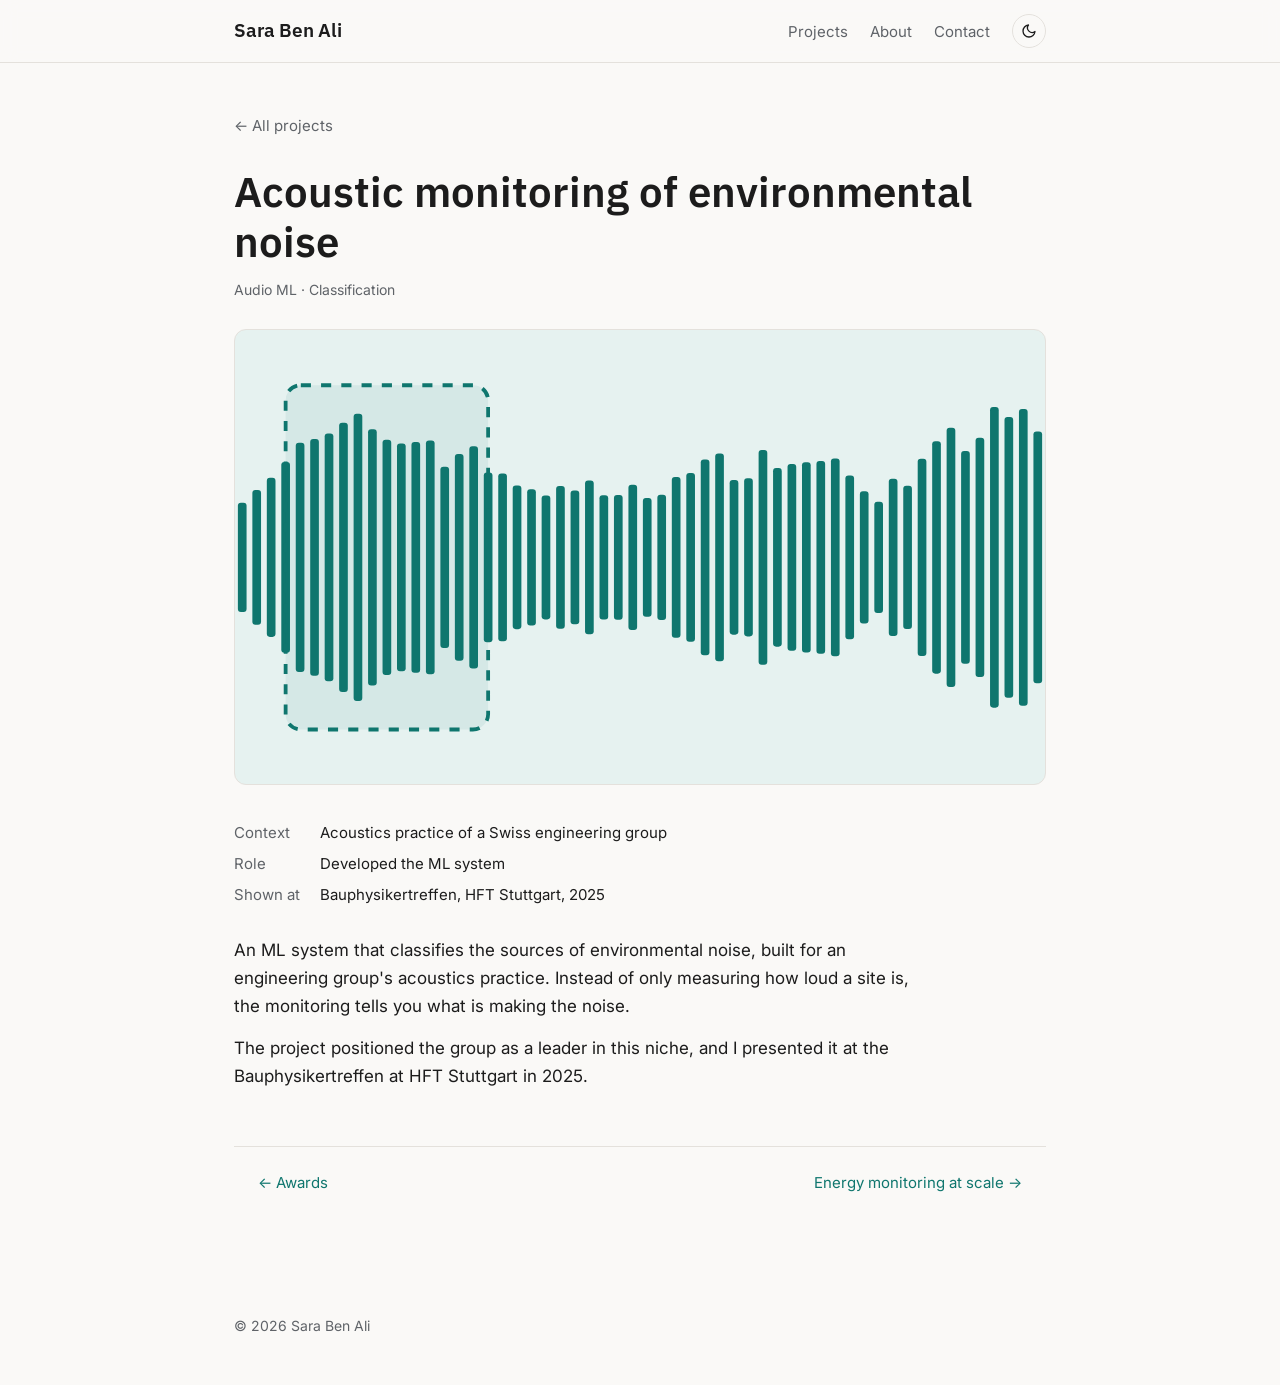
==== projects/acoustic-monitoring.html @ 7b26f464 "Animated project cards linking to project detail pages Co-Authored-By: Claude Opus 5.5 <noreply@anth" ====
<!DOCTYPE html>
<html lang="en">
<head>
  <meta charset="utf-8">
  <meta name="viewport" content="width=device-width, initial-scale=1">
  <title>Acoustic monitoring of environmental noise · Sara Ben Ali</title>
  <link rel="preconnect" href="https://fonts.googleapis.com">
  <link rel="preconnect" href="https://fonts.gstatic.com" crossorigin>
  <link href="https://fonts.googleapis.com/css2?family=IBM+Plex+Sans:wght@400;500;600&family=Inter:wght@400;500;600&display=swap" rel="stylesheet">
  <link rel="stylesheet" href="../assets/site.css">
  <script src="../assets/site.js"></script>
  <script src="../assets/viz.js" defer></script>
</head>
<body>

<header>
  <nav>
    <a class="name" id="navName" href="../">Sara Ben Ali</a>
    <div class="right">
      <ul>
        <li><a href="../#projects">Projects</a></li>
        <li><a href="../#about">About</a></li>
        <li><a href="../#contact">Contact</a></li>
      </ul>
      <button class="theme-toggle" id="themeToggle" aria-label="Toggle light/dark mode">
        <svg class="moon" viewBox="0 0 24 24" fill="none" stroke="currentColor" stroke-width="2" stroke-linecap="round" stroke-linejoin="round"><path d="M21 12.8A9 9 0 1 1 11.2 3a7 7 0 0 0 9.8 9.8z"/></svg>
        <svg class="sun" viewBox="0 0 24 24" fill="none" stroke="currentColor" stroke-width="2" stroke-linecap="round" stroke-linejoin="round"><circle cx="12" cy="12" r="4"/><path d="M12 2v2M12 20v2M4.9 4.9l1.4 1.4M17.7 17.7l1.4 1.4M2 12h2M20 12h2M4.9 19.1l1.4-1.4M17.7 6.3l1.4-1.4"/></svg>
      </button>
    </div>
  </nav>
</header>

<main>
  <article class="project-page">
    <a class="back" href="../#projects">← All projects</a>
    <h1>Acoustic monitoring of environmental noise</h1>
    <p class="tags">Audio ML · Classification</p>
    <div class="viz" data-viz="acoustic"></div>
    <dl class="facts">
      <dt>Context</dt><dd>Acoustics practice of a Swiss engineering group</dd>
      <dt>Role</dt><dd>Developed the ML system</dd>
      <dt>Shown at</dt><dd>Bauphysikertreffen, HFT Stuttgart, 2025</dd>
    </dl>

    <p>An ML system that classifies the sources of environmental noise, built for an engineering group's acoustics practice. Instead of only measuring how loud a site is, the monitoring tells you what is making the noise.</p>
    <p>The project positioned the group as a leader in this niche, and I presented it at the Bauphysikertreffen at HFT Stuttgart in 2025.</p>
    <!-- Add: the problem in practice, data collection, model approach, what changed for the acoustics team. -->
    <nav class="next">
      <a href="awards.html">← Awards</a>
      <a href="energy-monitoring.html">Energy monitoring at scale →</a>
    </nav>
  </article>
</main>

<footer>© <span id="y"></span> Sara Ben Ali</footer>
</body>
</html>
---- assets/site.css ----
/* Light theme (default). Change --accent to recolour the whole site. */
:root {
  --bg: #faf9f7;
  --fg: #1c1c1c;
  --muted: #5f6368;
  --line: #e4e1dc;
  --card: #ffffff;
  --accent: #0f766e;        /* deep teal */
  --accent-soft: #e6f2f0;
  --maxw: 860px;
  --font-head: "IBM Plex Sans", system-ui, sans-serif;
  --font-body: Inter, system-ui, sans-serif;
  --font-tag: var(--font-body);
  --head-weight: 600;
  color-scheme: light;
}
/* Dark theme: used when the visitor's system is dark (unless they toggled to light),
   or when they toggled to dark. */
@media (prefers-color-scheme: dark) {
  :root:not([data-theme="light"]) {
    --bg: #121414;
    --fg: #ececec;
    --muted: #a0a6a6;
    --line: #2a2e2e;
    --card: #1a1d1d;
    --accent: #5eead4;
    --accent-soft: #15302d;
    color-scheme: dark;
  }
}
:root[data-theme="dark"] {
  --bg: #121414;
  --fg: #ececec;
  --muted: #a0a6a6;
  --line: #2a2e2e;
  --card: #1a1d1d;
  --accent: #5eead4;
  --accent-soft: #15302d;
  color-scheme: dark;
}
body { transition: background .2s, color .2s; }
* { box-sizing: border-box; margin: 0; padding: 0; }
html { scroll-behavior: smooth; }
body {
  font-family: var(--font-body);
  background: var(--bg);
  color: var(--fg);
  line-height: 1.65;
  font-size: 17px;
}
a { color: var(--accent); text-decoration: none; }
a:hover { text-decoration: underline; }

header {
  position: sticky; top: 0; z-index: 10;
  background: color-mix(in srgb, var(--bg) 88%, transparent);
  backdrop-filter: blur(8px);
  border-bottom: 1px solid var(--line);
}
nav {
  max-width: var(--maxw); margin: 0 auto;
  display: flex; justify-content: space-between; align-items: center;
  padding: 14px 24px;
}
nav .name {
  font-family: var(--font-head); font-weight: var(--head-weight); font-size: 19px; color: var(--fg);
  opacity: 0; transform: translateY(4px); pointer-events: none;
  transition: opacity .25s, transform .25s;
}
nav .name.show { opacity: 1; transform: none; pointer-events: auto; }
nav .name:hover { text-decoration: none; }
nav ul { list-style: none; display: flex; gap: 22px; }
nav ul a { color: var(--muted); font-size: 15px; }
nav ul a:hover { color: var(--accent); text-decoration: none; }
nav .right { display: flex; align-items: center; gap: 22px; }
.theme-toggle {
  width: 34px; height: 34px; border-radius: 50%;
  border: 1px solid var(--line); background: transparent; color: var(--fg);
  cursor: pointer; display: grid; place-items: center;
}
.theme-toggle:hover { border-color: var(--accent); color: var(--accent); }
.theme-toggle svg { width: 16px; height: 16px; }
.theme-toggle .sun { display: none; }
:root[data-active="dark"] .theme-toggle .sun { display: block; }
:root[data-active="dark"] .theme-toggle .moon { display: none; }

main { max-width: var(--maxw); margin: 0 auto; padding: 0 24px; }
section { padding: 72px 0; border-bottom: 1px solid var(--line); }
section:last-of-type { border-bottom: none; }

h1, h2, h3 { font-family: var(--font-head); font-weight: var(--head-weight); line-height: 1.2; }
.card .meta { font-family: var(--font-tag); }
h1 { font-size: clamp(38px, 6vw, 56px); margin-bottom: 18px; }
h2 { font-size: 30px; margin-bottom: 24px; }
h3 { font-size: 20px; margin-bottom: 6px; }

.hero { padding-top: 96px; }
.hero .lead { font-size: 20px; color: var(--muted); max-width: 620px; }
.hero h1 .dot { color: var(--accent); }
h2::after {
  content: ""; display: block; width: 36px; height: 3px;
  background: var(--accent); border-radius: 2px; margin-top: 10px;
}

.about p { max-width: 680px; margin-bottom: 16px; }

/* Project tabs */
.tabs { display: flex; flex-wrap: wrap; gap: 8px; margin-bottom: 28px; }
.tabs button {
  font: inherit; font-size: 15px; cursor: pointer;
  padding: 8px 16px; border-radius: 999px;
  border: 1px solid var(--line); background: transparent; color: var(--muted);
}
.tabs button:hover { border-color: var(--accent); color: var(--accent); }
.tabs button[aria-selected="true"] { background: var(--accent); color: var(--bg); border-color: var(--accent); }
.panel { display: none; }
.panel.active { display: grid; gap: 16px; grid-template-columns: repeat(auto-fill, minmax(250px, 1fr)); }
/* Project cards: animation on top, title + tags below, whole card links to a detail page */
.card {
  background: var(--card); border: 1px solid var(--line); border-radius: 12px;
  display: flex; flex-direction: column; overflow: hidden;
  color: var(--fg);
  transition: border-color .2s, transform .2s, box-shadow .2s;
}
a.card:hover { text-decoration: none; }
.card:hover { border-color: var(--accent); transform: translateY(-3px);
  box-shadow: 0 10px 28px -14px color-mix(in srgb, var(--accent) 45%, transparent); }
.card:focus-visible { outline: 2px solid var(--accent); outline-offset: 3px; }
.card .viz { border-bottom: 1px solid var(--line); }
.card .card-body { padding: 16px 20px 18px; display: flex; flex-direction: column; flex: 1; }
.card h3 { font-size: 18px; flex: 1; }
.card p { color: var(--muted); font-size: 15px; flex: 1; }
.card .meta { font-size: 13px; color: var(--muted); margin-top: 12px; display: flex; justify-content: space-between; gap: 14px; }
.card .arrow { color: var(--accent); transition: transform .2s; }
.card:hover .arrow { transform: translateX(4px); }

/* Animated visuals (drawn by assets/viz.js) */
.viz { aspect-ratio: 16 / 9; color: var(--accent); background: var(--accent-soft); position: relative; }
.viz svg { display: block; width: 100%; height: 100%; }
.viz .dim { stroke: var(--muted); opacity: .35; }
.viz .dimfill { fill: var(--muted); opacity: .28; }
.card .viz svg { opacity: .9; transition: opacity .2s; }
.card:hover .viz svg { opacity: 1; }
@media (prefers-reduced-motion: reduce) {
  .viz *, .viz *::before { animation: none !important; }
}

/* Project detail pages */
.project-page { padding: 48px 0 72px; }
.back { display: inline-block; font-size: 15px; color: var(--muted); margin-bottom: 28px; }
.back:hover { color: var(--accent); text-decoration: none; }
.project-page h1 { font-size: clamp(30px, 4.5vw, 42px); margin-bottom: 10px; }
.project-page .tags { color: var(--muted); font-size: 14px; margin-bottom: 28px; }
.project-page .viz { border-radius: 12px; border: 1px solid var(--line); overflow: hidden; margin-bottom: 36px; }
.project-page h2 { font-size: 22px; margin: 36px 0 12px; }
.project-page h2::after { display: none; }
.project-page p, .project-page li { max-width: 680px; }
.project-page p { margin-bottom: 14px; }
.project-page ul { padding-left: 20px; margin-bottom: 14px; }
.project-page li { margin-bottom: 6px; }
.facts { display: grid; grid-template-columns: max-content 1fr; gap: 6px 20px; font-size: 15px; margin-bottom: 28px; }
.facts dt { color: var(--muted); }
.next { display: flex; justify-content: space-between; gap: 16px; margin-top: 56px; padding-top: 24px; border-top: 1px solid var(--line); font-size: 15px; }

.contact ul { list-style: none; display: grid; gap: 10px; }
.contact li { display: flex; gap: 12px; }
.contact li span { width: 90px; color: var(--muted); }

footer {
  max-width: var(--maxw); margin: 0 auto; padding: 32px 24px 48px;
  color: var(--muted); font-size: 14px;
}

@media (max-width: 600px) {
  nav ul { gap: 14px; }
  nav ul a { font-size: 14px; }
  section { padding: 56px 0; }
}
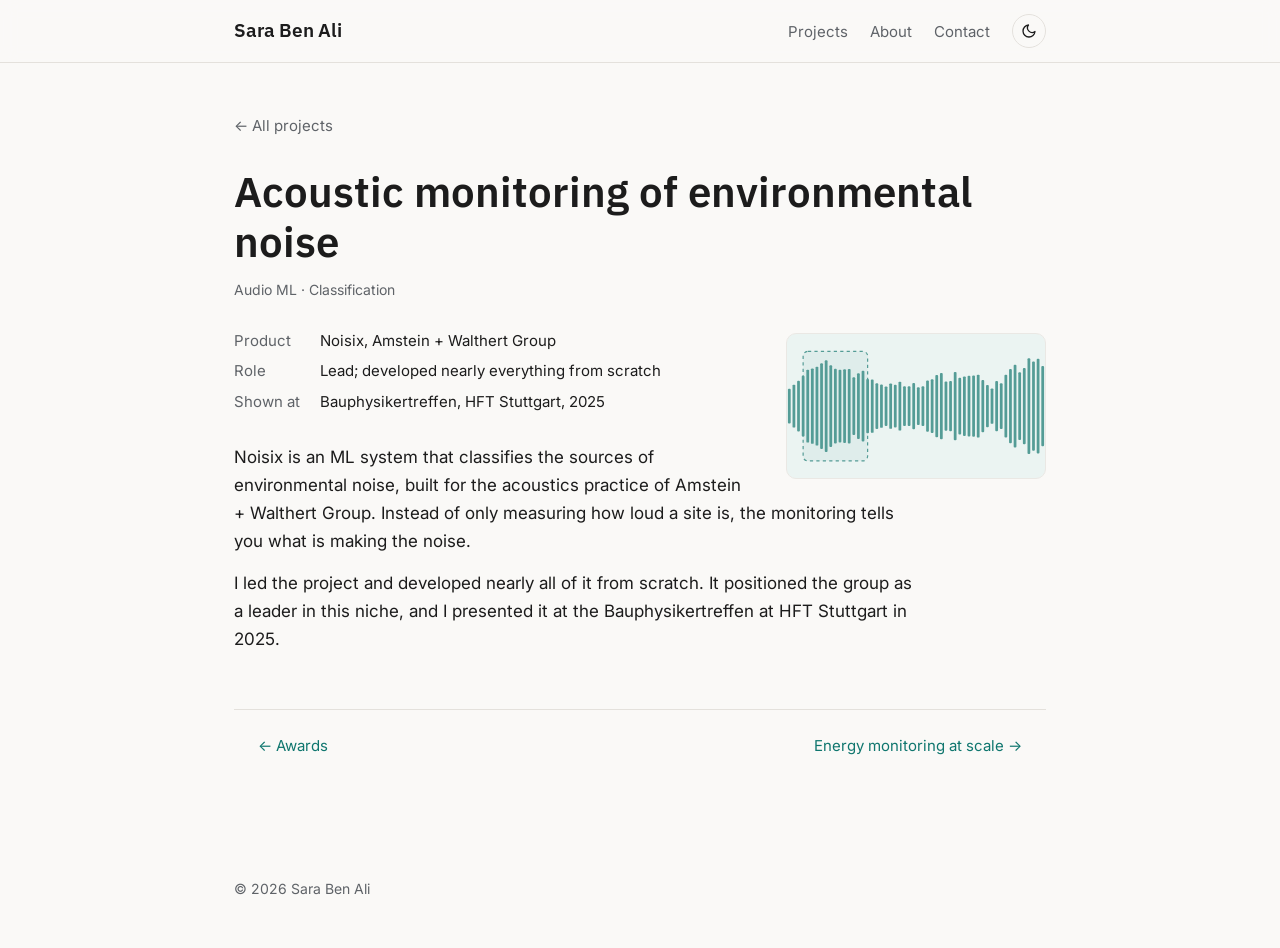
==== commit 04555915: "Hero: signals -> data; name Noisix and role on acoustic monitoring page Co-Authored-By: Claude Opus " ====
--- a/projects/acoustic-monitoring.html
+++ b/projects/acoustic-monitoring.html
@@ -37,13 +37,13 @@
     <p class="tags">Audio ML · Classification</p>
     <div class="viz" data-viz="acoustic"></div>
     <dl class="facts">
-      <dt>Context</dt><dd>Acoustics practice of a Swiss engineering group</dd>
-      <dt>Role</dt><dd>Developed the ML system</dd>
+      <dt>Product</dt><dd>Noisix, Amstein + Walthert Group</dd>
+      <dt>Role</dt><dd>Lead; developed nearly everything from scratch</dd>
       <dt>Shown at</dt><dd>Bauphysikertreffen, HFT Stuttgart, 2025</dd>
     </dl>
 
-    <p>An ML system that classifies the sources of environmental noise, built for an engineering group's acoustics practice. Instead of only measuring how loud a site is, the monitoring tells you what is making the noise.</p>
-    <p>The project positioned the group as a leader in this niche, and I presented it at the Bauphysikertreffen at HFT Stuttgart in 2025.</p>
+    <p>Noisix is an ML system that classifies the sources of environmental noise, built for the acoustics practice of Amstein + Walthert Group. Instead of only measuring how loud a site is, the monitoring tells you what is making the noise.</p>
+    <p>I led the project and developed nearly all of it from scratch. It positioned the group as a leader in this niche, and I presented it at the Bauphysikertreffen at HFT Stuttgart in 2025.</p>
     <!-- Add: the problem in practice, data collection, model approach, what changed for the acoustics team. -->
     <nav class="next">
       <a href="awards.html">← Awards</a>
--- a/assets/site.css
+++ b/assets/site.css
@@ -151,7 +151,12 @@
 .back:hover { color: var(--accent); text-decoration: none; }
 .project-page h1 { font-size: clamp(30px, 4.5vw, 42px); margin-bottom: 10px; }
 .project-page .tags { color: var(--muted); font-size: 14px; margin-bottom: 28px; }
-.project-page .viz { border-radius: 12px; border: 1px solid var(--line); overflow: hidden; margin-bottom: 36px; }
+.project-page .viz { float: right; width: 260px; margin: 4px 0 20px 32px;
+  border-radius: 10px; border: 1px solid var(--line); overflow: hidden; opacity: .7; }
+.project-page .next { clear: both; }
+@media (max-width: 640px) {
+  .project-page .viz { float: none; margin: 0 0 24px; }
+}
 .project-page h2 { font-size: 22px; margin: 36px 0 12px; }
 .project-page h2::after { display: none; }
 .project-page p, .project-page li { max-width: 680px; }
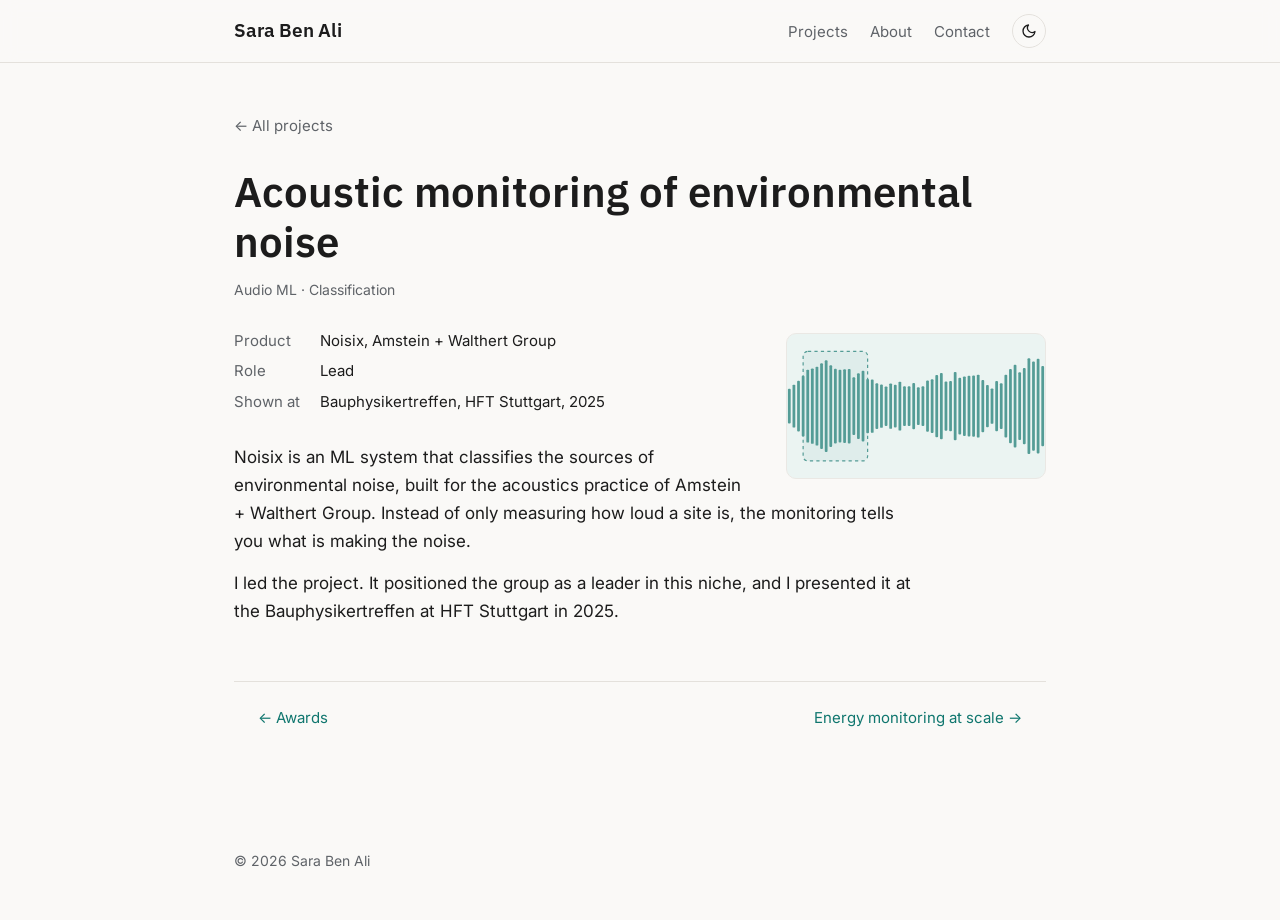
==== commit cdd8ac5e: "Acoustic monitoring: role as Lead only Co-Authored-By: Claude Opus 5.5 <noreply@anthropic.com> Claud" ====
--- a/projects/acoustic-monitoring.html
+++ b/projects/acoustic-monitoring.html
@@ -38,12 +38,12 @@
     <div class="viz" data-viz="acoustic"></div>
     <dl class="facts">
       <dt>Product</dt><dd>Noisix, Amstein + Walthert Group</dd>
-      <dt>Role</dt><dd>Lead; developed nearly everything from scratch</dd>
+      <dt>Role</dt><dd>Lead</dd>
       <dt>Shown at</dt><dd>Bauphysikertreffen, HFT Stuttgart, 2025</dd>
     </dl>
 
     <p>Noisix is an ML system that classifies the sources of environmental noise, built for the acoustics practice of Amstein + Walthert Group. Instead of only measuring how loud a site is, the monitoring tells you what is making the noise.</p>
-    <p>I led the project and developed nearly all of it from scratch. It positioned the group as a leader in this niche, and I presented it at the Bauphysikertreffen at HFT Stuttgart in 2025.</p>
+    <p>I led the project. It positioned the group as a leader in this niche, and I presented it at the Bauphysikertreffen at HFT Stuttgart in 2025.</p>
     <!-- Add: the problem in practice, data collection, model approach, what changed for the acoustics team. -->
     <nav class="next">
       <a href="awards.html">← Awards</a>
